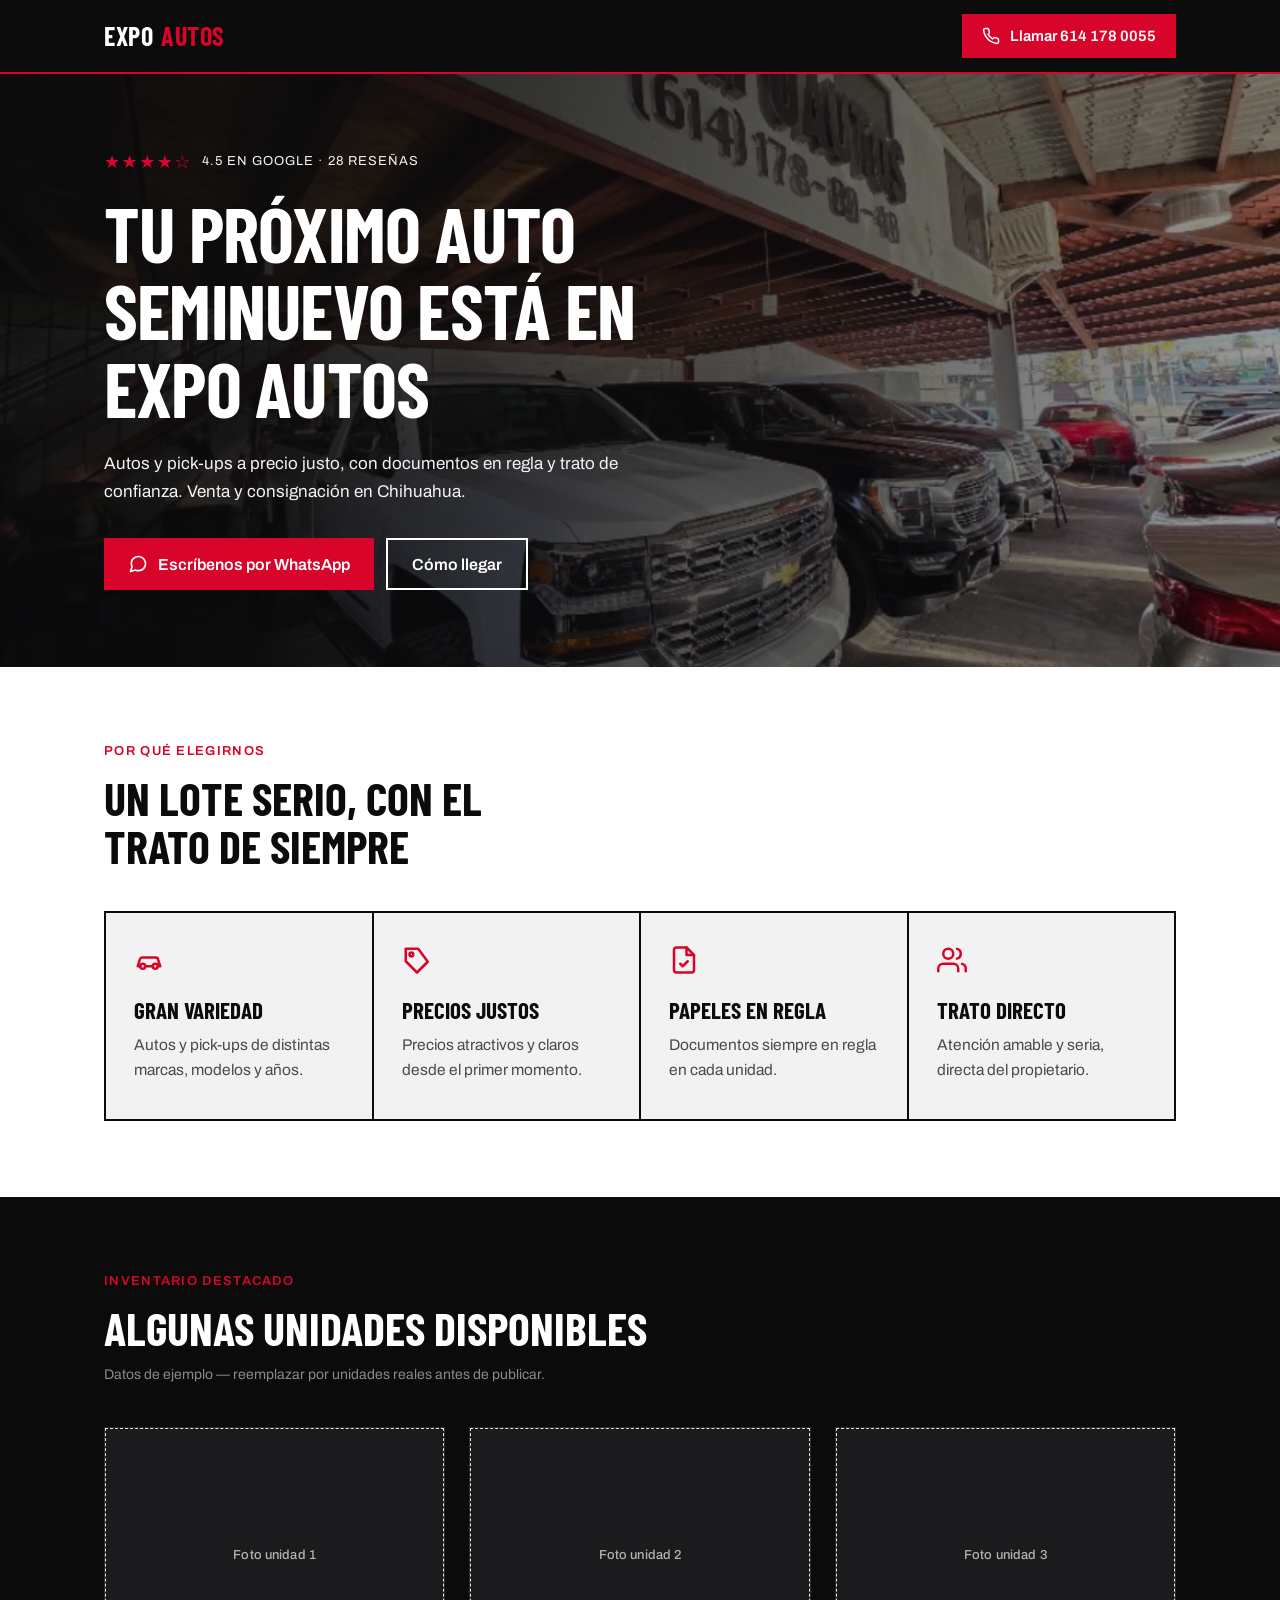
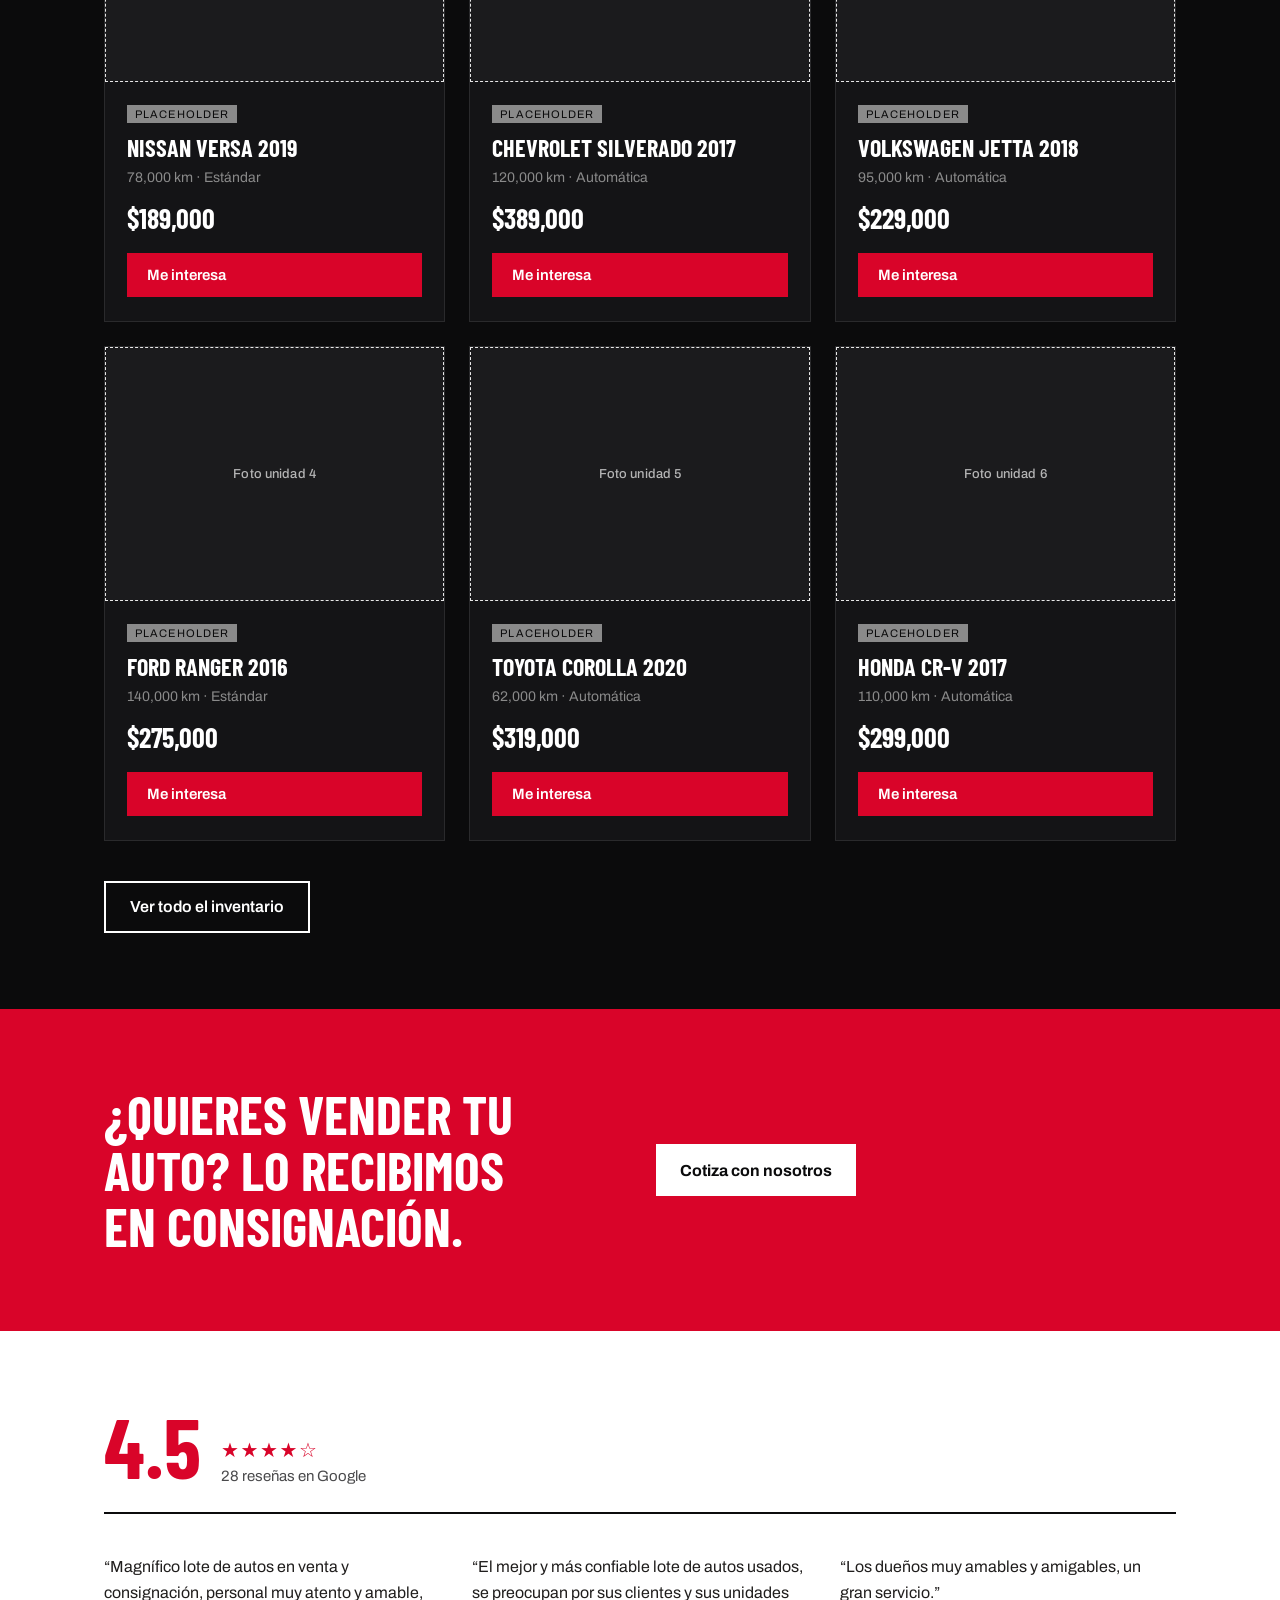
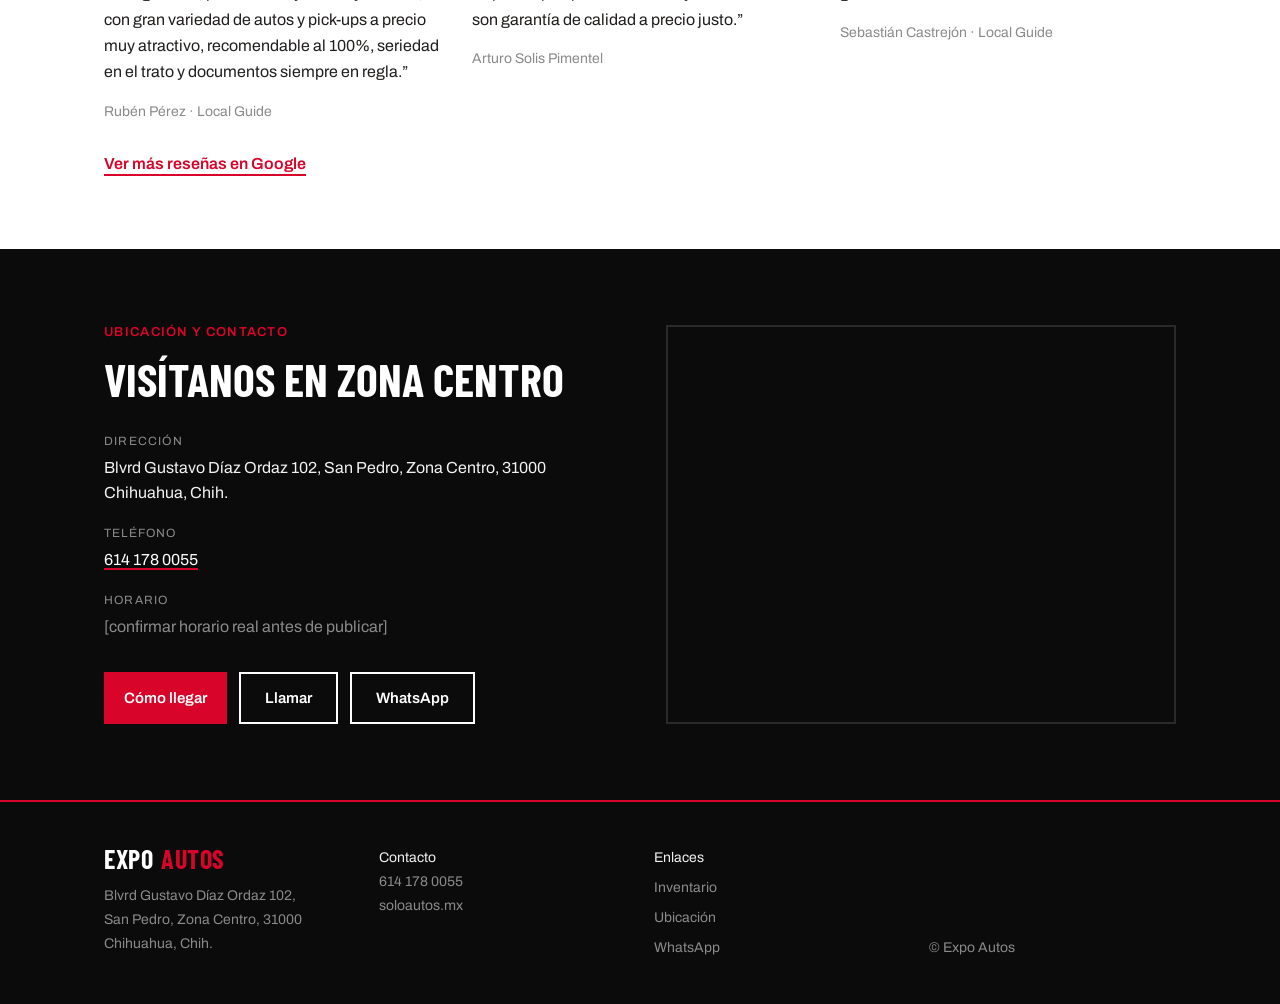
==== index.html @ 70762589 "Add Expo Autos landing page (static site) and Claude Design source bundle Static HTML/CSS/JS impleme" ====
<!DOCTYPE html>
<html lang="es-MX">
<head>
<meta charset="utf-8">
<meta name="viewport" content="width=device-width, initial-scale=1">
<title>Autos Seminuevos en Chihuahua | Expo Autos</title>
<meta name="description" content="Autos seminuevos y pick-ups en venta en Chihuahua. Precios justos, documentos en regla y consignación de autos. Expo Autos, Zona Centro, Chihuahua, Chih.">
<link rel="preconnect" href="https://fonts.googleapis.com">
<link rel="preconnect" href="https://fonts.gstatic.com" crossorigin>
<link href="https://fonts.googleapis.com/css2?family=Barlow+Condensed:wght@500;600;700&family=Archivo:wght@400;500;600;700&display=swap" rel="stylesheet">
<link rel="stylesheet" href="css/styles.css">
</head>
<body>

<header class="site-header">
  <div class="wrap header-row">
    <a href="#inicio" class="brand">
      <span class="brand-expo">Expo</span><span class="brand-autos">Autos</span>
    </a>
    <a id="llamar-top" href="tel:+526141780055" class="btn btn-primary btn-header">
      <svg width="18" height="18" viewBox="0 0 24 24" fill="none" stroke="currentColor" stroke-width="2" stroke-linecap="round" stroke-linejoin="round" aria-hidden="true"><path d="M22 16.92v3a2 2 0 0 1-2.18 2 19.79 19.79 0 0 1-8.63-3.07 19.5 19.5 0 0 1-6-6 19.79 19.79 0 0 1-3.07-8.67A2 2 0 0 1 4.11 2h3a2 2 0 0 1 2 1.72c.13.96.36 1.9.7 2.81a2 2 0 0 1-.45 2.11L8.09 9.91a16 16 0 0 0 6 6l1.27-1.27a2 2 0 0 1 2.11-.45c.9.34 1.85.57 2.81.7A2 2 0 0 1 22 16.92z"/></svg>
      Llamar 614 178 0055
    </a>
  </div>
</header>

<main>

<section id="inicio" class="section section-dark hero">
  <div class="wrap hero-inner">
    <div class="hero-content">
      <div class="rating-row">
        <span class="stars">★★★★☆</span>
        <span class="rating-label">4.5 en Google &middot; 28 reseñas</span>
      </div>
      <h1 class="hero-title">Tu próximo auto seminuevo está en Expo Autos</h1>
      <p class="hero-subtitle">Autos y pick-ups a precio justo, con documentos en regla y trato de confianza. Venta y consignación en Chihuahua.</p>
      <div class="cta-row">
        <a href="https://wa.me/526141780055?text=Hola%2C%20me%20interesa%20un%20auto%20seminuevo%20de%20Expo%20Autos" target="_blank" rel="noopener" class="btn btn-primary btn-lg">
          <svg width="20" height="20" viewBox="0 0 24 24" fill="none" stroke="currentColor" stroke-width="2" stroke-linecap="round" stroke-linejoin="round" aria-hidden="true"><path d="M21 11.5a8.38 8.38 0 0 1-.9 3.8 8.5 8.5 0 0 1-7.6 4.7 8.38 8.38 0 0 1-3.8-.9L3 21l1.9-5.7a8.38 8.38 0 0 1-.9-3.8 8.5 8.5 0 0 1 4.7-7.6 8.38 8.38 0 0 1 3.8-.9h.5a8.48 8.48 0 0 1 8 8v.5z"/></svg>
          Escríbenos por WhatsApp
        </a>
        <a href="https://maps.google.com/?q=Blvrd+Gustavo+Diaz+Ordaz+102,+Zona+Centro,+31000+Chihuahua,+Chih." target="_blank" rel="noopener" class="btn btn-outline-white btn-lg">Cómo llegar</a>
      </div>
    </div>
  </div>
</section>

<section class="section section-light">
  <div class="wrap">
    <span class="eyebrow">Por qué elegirnos</span>
    <h2 class="section-title" style="max-width:20ch">Un lote serio, con el trato de siempre</h2>
    <div class="feature-grid" data-reveal>
      <div class="feature-card">
        <svg width="30" height="30" viewBox="0 0 24 24" fill="none" stroke="#D90429" stroke-width="2" stroke-linecap="round" stroke-linejoin="round" aria-hidden="true"><path d="M19 17h2l-1.7-5.1A2 2 0 0 0 17.4 10H6.6a2 2 0 0 0-1.9 1.4L3 17h2"/><circle cx="7" cy="17" r="2"/><circle cx="17" cy="17" r="2"/><path d="M9 17h6"/></svg>
        <h3 class="feature-title">Gran variedad</h3>
        <p class="feature-body">Autos y pick-ups de distintas marcas, modelos y años.</p>
      </div>
      <div class="feature-card">
        <svg width="30" height="30" viewBox="0 0 24 24" fill="none" stroke="#D90429" stroke-width="2" stroke-linecap="round" stroke-linejoin="round" aria-hidden="true"><path d="M20.6 13.4 12 22l-9-9V3h10z"/><circle cx="7.5" cy="7.5" r="1.5"/></svg>
        <h3 class="feature-title">Precios justos</h3>
        <p class="feature-body">Precios atractivos y claros desde el primer momento.</p>
      </div>
      <div class="feature-card">
        <svg width="30" height="30" viewBox="0 0 24 24" fill="none" stroke="#D90429" stroke-width="2" stroke-linecap="round" stroke-linejoin="round" aria-hidden="true"><path d="M14 2H6a2 2 0 0 0-2 2v16a2 2 0 0 0 2 2h12a2 2 0 0 0 2-2V8z"/><path d="M14 2v6h6"/><path d="m9 15 2 2 4-4"/></svg>
        <h3 class="feature-title">Papeles en regla</h3>
        <p class="feature-body">Documentos siempre en regla en cada unidad.</p>
      </div>
      <div class="feature-card">
        <svg width="30" height="30" viewBox="0 0 24 24" fill="none" stroke="#D90429" stroke-width="2" stroke-linecap="round" stroke-linejoin="round" aria-hidden="true"><path d="M17 21v-2a4 4 0 0 0-4-4H5a4 4 0 0 0-4 4v2"/><circle cx="9" cy="7" r="4"/><path d="M23 21v-2a4 4 0 0 0-3-3.87"/><path d="M16 3.13a4 4 0 0 1 0 7.75"/></svg>
        <h3 class="feature-title">Trato directo</h3>
        <p class="feature-body">Atención amable y seria, directa del propietario.</p>
      </div>
    </div>
  </div>
</section>

<section id="inventario" class="section section-dark">
  <div class="wrap">
    <span class="eyebrow">Inventario destacado</span>
    <h2 class="section-title" style="margin-bottom:12px">Algunas unidades disponibles</h2>
    <p class="inventory-note">Datos de ejemplo — reemplazar por unidades reales antes de publicar.</p>
    <div class="inventory-grid" data-reveal>

      <article class="car-card">
        <div class="placeholder-img"><span class="placeholder-cap">Foto unidad 1</span></div>
        <div class="car-card-body">
          <span class="tag-placeholder">Placeholder</span>
          <h3 class="car-title">Nissan Versa 2019</h3>
          <p class="car-meta">78,000 km &middot; Estándar</p>
          <p class="car-price">$189,000</p>
          <a href="https://wa.me/526141780055?text=Hola%2C%20me%20interesa%20el%20Nissan%20Versa%202019" target="_blank" rel="noopener" class="btn btn-primary btn-block">Me interesa</a>
        </div>
      </article>

      <article class="car-card">
        <div class="placeholder-img"><span class="placeholder-cap">Foto unidad 2</span></div>
        <div class="car-card-body">
          <span class="tag-placeholder">Placeholder</span>
          <h3 class="car-title">Chevrolet Silverado 2017</h3>
          <p class="car-meta">120,000 km &middot; Automática</p>
          <p class="car-price">$389,000</p>
          <a href="https://wa.me/526141780055?text=Hola%2C%20me%20interesa%20la%20Chevrolet%20Silverado%202017" target="_blank" rel="noopener" class="btn btn-primary btn-block">Me interesa</a>
        </div>
      </article>

      <article class="car-card">
        <div class="placeholder-img"><span class="placeholder-cap">Foto unidad 3</span></div>
        <div class="car-card-body">
          <span class="tag-placeholder">Placeholder</span>
          <h3 class="car-title">Volkswagen Jetta 2018</h3>
          <p class="car-meta">95,000 km &middot; Automática</p>
          <p class="car-price">$229,000</p>
          <a href="https://wa.me/526141780055?text=Hola%2C%20me%20interesa%20el%20Volkswagen%20Jetta%202018" target="_blank" rel="noopener" class="btn btn-primary btn-block">Me interesa</a>
        </div>
      </article>

      <article class="car-card">
        <div class="placeholder-img"><span class="placeholder-cap">Foto unidad 4</span></div>
        <div class="car-card-body">
          <span class="tag-placeholder">Placeholder</span>
          <h3 class="car-title">Ford Ranger 2016</h3>
          <p class="car-meta">140,000 km &middot; Estándar</p>
          <p class="car-price">$275,000</p>
          <a href="https://wa.me/526141780055?text=Hola%2C%20me%20interesa%20la%20Ford%20Ranger%202016" target="_blank" rel="noopener" class="btn btn-primary btn-block">Me interesa</a>
        </div>
      </article>

      <article class="car-card">
        <div class="placeholder-img"><span class="placeholder-cap">Foto unidad 5</span></div>
        <div class="car-card-body">
          <span class="tag-placeholder">Placeholder</span>
          <h3 class="car-title">Toyota Corolla 2020</h3>
          <p class="car-meta">62,000 km &middot; Automática</p>
          <p class="car-price">$319,000</p>
          <a href="https://wa.me/526141780055?text=Hola%2C%20me%20interesa%20el%20Toyota%20Corolla%202020" target="_blank" rel="noopener" class="btn btn-primary btn-block">Me interesa</a>
        </div>
      </article>

      <article class="car-card">
        <div class="placeholder-img"><span class="placeholder-cap">Foto unidad 6</span></div>
        <div class="car-card-body">
          <span class="tag-placeholder">Placeholder</span>
          <h3 class="car-title">Honda CR-V 2017</h3>
          <p class="car-meta">110,000 km &middot; Automática</p>
          <p class="car-price">$299,000</p>
          <a href="https://wa.me/526141780055?text=Hola%2C%20me%20interesa%20la%20Honda%20CR-V%202017" target="_blank" rel="noopener" class="btn btn-primary btn-block">Me interesa</a>
        </div>
      </article>

    </div>
    <div class="inventory-cta">
      <a href="https://www.soloautos.mx" target="_blank" rel="noopener" class="btn btn-outline-white btn-lg">Ver todo el inventario</a>
    </div>
  </div>
</section>

<section class="section section-accent">
  <div class="wrap consign-grid">
    <h2 class="consign-title">¿Quieres vender tu auto? Lo recibimos en consignación.</h2>
    <div class="consign-cta">
      <a href="https://wa.me/526141780055?text=Hola%2C%20quiero%20cotizar%20mi%20auto%20en%20consignaci%C3%B3n" target="_blank" rel="noopener" class="btn btn-on-accent btn-lg">Cotiza con nosotros</a>
    </div>
  </div>
</section>

<section class="section section-light">
  <div class="wrap">
    <div class="rating-block">
      <span class="rating-big">4.5</span>
      <div>
        <div class="stars stars-lg">★★★★☆</div>
        <p class="rating-sub">28 reseñas en Google</p>
      </div>
    </div>
    <div class="reviews-grid" data-reveal>
      <figure class="review">
        <blockquote>“Magnífico lote de autos en venta y consignación, personal muy atento y amable, con gran variedad de autos y pick-ups a precio muy atractivo, recomendable al 100%, seriedad en el trato y documentos siempre en regla.”</blockquote>
        <figcaption>Rubén Pérez &middot; Local Guide</figcaption>
      </figure>
      <figure class="review">
        <blockquote>“El mejor y más confiable lote de autos usados, se preocupan por sus clientes y sus unidades son garantía de calidad a precio justo.”</blockquote>
        <figcaption>Arturo Solis Pimentel</figcaption>
      </figure>
      <figure class="review">
        <blockquote>“Los dueños muy amables y amigables, un gran servicio.”</blockquote>
        <figcaption>Sebastián Castrejón &middot; Local Guide</figcaption>
      </figure>
    </div>
    <p class="reviews-more"><a href="https://maps.google.com/?q=Expo+Autos+Chihuahua" target="_blank" rel="noopener">Ver más reseñas en Google</a></p>
  </div>
</section>

<section id="contacto" class="section section-dark">
  <div class="wrap contact-grid">
    <div>
      <span class="eyebrow">Ubicación y contacto</span>
      <h2 class="section-title" style="margin-bottom:28px">Visítanos en Zona Centro</h2>
      <dl class="contact-list">
        <div><dt>Dirección</dt><dd>Blvrd Gustavo Díaz Ordaz 102, San Pedro, Zona Centro, 31000 Chihuahua, Chih.</dd></div>
        <div><dt>Teléfono</dt><dd><a href="tel:+526141780055" class="phone-link">614 178 0055</a></dd></div>
        <div><dt>Horario</dt><dd class="muted">[confirmar horario real antes de publicar]</dd></div>
      </dl>
      <div class="cta-row">
        <a href="https://maps.google.com/?q=Blvrd+Gustavo+Diaz+Ordaz+102,+Zona+Centro,+31000+Chihuahua,+Chih." target="_blank" rel="noopener" class="btn btn-primary">Cómo llegar</a>
        <a href="tel:+526141780055" class="btn btn-outline-white">Llamar</a>
        <a href="https://wa.me/526141780055?text=Hola%2C%20me%20interesa%20un%20auto%20de%20Expo%20Autos" target="_blank" rel="noopener" class="btn btn-outline-white">WhatsApp</a>
      </div>
    </div>
    <div class="map-frame">
      <iframe title="Mapa de Expo Autos en Chihuahua" src="https://www.google.com/maps?q=Blvrd%20Gustavo%20D%C3%ADaz%20Ordaz%20102,%20Zona%20Centro,%2031000%20Chihuahua,%20Chih.&output=embed" loading="lazy" referrerpolicy="no-referrer-when-downgrade"></iframe>
    </div>
  </div>
</section>

</main>

<footer class="site-footer">
  <div class="wrap footer-grid">
    <div>
      <div class="brand footer-brand">
        <span class="brand-expo">Expo</span><span class="brand-autos">Autos</span>
      </div>
      <p>Blvrd Gustavo Díaz Ordaz 102, San Pedro, Zona Centro, 31000 Chihuahua, Chih.</p>
    </div>
    <div>
      <p class="footer-heading">Contacto</p>
      <p><a href="tel:+526141780055">614 178 0055</a></p>
      <p><a href="https://www.soloautos.mx" target="_blank" rel="noopener">soloautos.mx</a></p>
    </div>
    <div class="footer-links">
      <p class="footer-heading">Enlaces</p>
      <a href="#inventario">Inventario</a>
      <a href="#contacto">Ubicación</a>
      <a href="https://wa.me/526141780055" target="_blank" rel="noopener">WhatsApp</a>
    </div>
    <div class="footer-copy">© Expo Autos</div>
  </div>
</footer>

<div id="barra-movil" class="mobile-bar">
  <a href="tel:+526141780055" class="mobile-bar-btn mobile-bar-call">Llamar</a>
  <a href="https://wa.me/526141780055?text=Hola%2C%20me%20interesa%20un%20auto%20de%20Expo%20Autos" target="_blank" rel="noopener" class="mobile-bar-btn mobile-bar-whatsapp">WhatsApp</a>
</div>

<script src="js/script.js"></script>
</body>
</html>
---- css/styles.css ----
/* Expo Autos — landing page
   Palette per brief: rojo #D90429, negro #0B0B0C, blanco #FFFFFF,
   gris neutro #F2F2F2 / #8A8A8A. Headings: Barlow Condensed. Body: Archivo. */

:root {
  --red: #D90429;
  --red-dark: #A80320;
  --black: #0B0B0C;
  --white: #FFFFFF;
  --gray-light: #F2F2F2;
  --gray: #8A8A8A;
  --gray-dark: #4A4A4C;
  --ink: #201E1D;
  --card-bg: #141416;
  --card-border: #2A2A2C;
  --font-heading: 'Barlow Condensed', Archivo, sans-serif;
  --font-body: Archivo, system-ui, sans-serif;
}

* { box-sizing: border-box; }

html { scroll-behavior: smooth; }

body {
  margin: 0;
  background: var(--white);
  color: var(--black);
  font-family: var(--font-body);
  text-wrap: pretty;
  -webkit-font-smoothing: antialiased;
}

a { color: var(--red); text-decoration: none; }
a:hover { color: var(--red-dark); }

:focus-visible { outline: 2px solid var(--red); outline-offset: 2px; }

.wrap {
  max-width: 1200px;
  margin: 0 auto;
  padding-left: clamp(20px, 5vw, 72px);
  padding-right: clamp(20px, 5vw, 72px);
}

/* Sections */

.section-dark { background: var(--black); color: var(--white); }
.section-light { background: var(--white); color: var(--black); }
.section-accent { background: var(--red); color: var(--white); }

.section > .wrap {
  padding-top: clamp(48px, 6vw, 88px);
  padding-bottom: clamp(48px, 6vw, 88px);
}

.eyebrow {
  display: block;
  font-size: 13px;
  letter-spacing: .1em;
  text-transform: uppercase;
  color: var(--red);
  font-weight: 600;
}

.section-title {
  font-family: var(--font-heading);
  font-weight: 700;
  font-size: clamp(30px, 4vw, 46px);
  line-height: 1.05;
  text-transform: uppercase;
  margin: 16px 0 40px;
}

/* Header */

.site-header {
  position: sticky;
  top: 0;
  z-index: 40;
  background: var(--black);
  border-bottom: 2px solid var(--red);
}

.header-row {
  padding-top: 14px;
  padding-bottom: 14px;
  display: flex;
  align-items: center;
  justify-content: space-between;
  gap: 16px;
}

.brand {
  display: flex;
  align-items: baseline;
  gap: 8px;
  color: var(--white);
}

.brand-expo, .brand-autos {
  font-family: var(--font-heading);
  font-weight: 700;
  font-size: 26px;
  letter-spacing: .02em;
  text-transform: uppercase;
  line-height: 1;
}

.brand-autos { color: var(--red); }

/* Buttons */

.btn {
  display: flex;
  align-items: center;
  gap: 10px;
  justify-content: flex-start;
  font-weight: 600;
  font-size: 15px;
  padding: 12px 20px;
  min-height: 44px;
  border: none;
  cursor: pointer;
  transition: background-color .15s ease, color .15s ease, border-color .15s ease;
}

.btn-lg { font-size: 16px; padding: 16px 24px; min-height: 52px; }

.btn-block { display: flex; }

.btn-primary {
  background: var(--red);
  color: var(--white);
}
.btn-primary:hover { background: var(--red-dark); color: var(--white); }

.btn-outline-white {
  border: 2px solid var(--white);
  color: var(--white);
  padding: 14px 24px;
  min-height: 52px;
}
.btn-outline-white:hover { background: var(--white); color: var(--black); }

.btn-on-accent {
  background: var(--white);
  color: var(--black);
  font-weight: 700;
}
.btn-on-accent:hover { background: var(--black); color: var(--white); }

.btn-header { font-size: 15px; padding: 12px 20px; min-height: 44px; }

/* Placeholder image slots (stand-ins for image-slot.js, the Claude
   Design authoring widget — this is a plain static box for production) */

.placeholder-img {
  position: relative;
  width: 100%;
  aspect-ratio: 4/3;
  background: rgba(127, 127, 127, .08);
  border: 1.5px dashed currentColor;
  color: inherit;
  opacity: .9;
  display: flex;
  align-items: center;
  justify-content: center;
  text-align: center;
  padding: 12px;
}

.placeholder-cap {
  font-size: 13px;
  font-weight: 500;
  letter-spacing: .01em;
  opacity: .75;
  max-width: 90%;
}

/* Hero */

.hero {
  background-image:
    linear-gradient(100deg, rgba(11, 11, 12, .93) 0%, rgba(11, 11, 12, .8) 38%, rgba(11, 11, 12, .38) 100%),
    url('../assets/hero-lote.jpg');
  background-size: cover;
  background-position: center;
}

.hero-inner { display: flex; }

.hero-content { max-width: 640px; }

.rating-row {
  display: flex;
  align-items: center;
  gap: 10px;
  margin-bottom: 22px;
}

.stars { color: var(--red); font-size: 18px; letter-spacing: .08em; }
.stars-lg { font-size: 20px; }

.rating-label {
  font-size: 13px;
  letter-spacing: .08em;
  text-transform: uppercase;
  color: var(--gray-light);
}

.hero-title {
  font-family: var(--font-heading);
  font-weight: 700;
  font-size: clamp(40px, 6.4vw, 76px);
  line-height: 1.02;
  letter-spacing: -.01em;
  margin: 0;
  text-transform: uppercase;
}

.hero-subtitle {
  font-size: 17px;
  line-height: 1.65;
  color: var(--gray-light);
  max-width: 52ch;
  margin: 24px 0 0;
}

.cta-row {
  display: flex;
  flex-wrap: wrap;
  gap: 12px;
  margin-top: 32px;
}


/* Feature cards */

.feature-grid {
  display: grid;
  grid-template-columns: repeat(auto-fit, minmax(230px, 1fr));
  gap: 0;
  border-top: 2px solid var(--black);
  border-left: 2px solid var(--black);
}

.feature-card {
  background: var(--gray-light);
  padding: 32px 28px 36px;
  border-right: 2px solid var(--black);
  border-bottom: 2px solid var(--black);
  transition: background-color .15s ease;
}
.feature-card:hover { background: var(--white); }

.feature-title {
  font-family: var(--font-heading);
  font-weight: 700;
  font-size: 23px;
  text-transform: uppercase;
  margin: 20px 0 10px;
  line-height: 1.1;
}

.feature-body {
  font-size: 15.5px;
  line-height: 1.6;
  color: var(--gray-dark);
  margin: 0;
}

/* Inventory */

.inventory-note {
  font-size: 14px;
  line-height: 1.6;
  color: var(--gray);
  margin: 0 0 40px;
  max-width: 60ch;
}

.inventory-grid {
  display: grid;
  grid-template-columns: repeat(auto-fit, minmax(280px, 1fr));
  gap: 24px;
}

.car-card {
  background: var(--card-bg);
  border: 1px solid var(--card-border);
  transition: border-color .15s ease;
}
.car-card:hover { border-color: var(--red); }

.car-card-body { padding: 22px 22px 24px; }

.tag-placeholder {
  display: inline-block;
  font-size: 11px;
  letter-spacing: .1em;
  text-transform: uppercase;
  color: var(--black);
  background: var(--gray);
  padding: 3px 8px;
  margin-bottom: 12px;
}

.car-title {
  font-family: var(--font-heading);
  font-weight: 700;
  font-size: 24px;
  text-transform: uppercase;
  margin: 0;
  line-height: 1.1;
}

.car-meta { font-size: 14px; color: var(--gray); margin: 8px 0 16px; }

.car-price {
  font-family: var(--font-heading);
  font-size: 28px;
  font-weight: 700;
  color: var(--white);
  margin: 0 0 18px;
}

.inventory-cta { margin-top: 40px; }
.inventory-cta .btn { display: inline-flex; }

/* Consignment banner */

.consign-grid {
  display: grid;
  grid-template-columns: repeat(auto-fit, minmax(280px, 1fr));
  gap: 32px;
  align-items: center;
  padding-top: clamp(44px, 5.5vw, 76px);
  padding-bottom: clamp(44px, 5.5vw, 76px);
}

.consign-title {
  font-family: var(--font-heading);
  font-weight: 700;
  font-size: clamp(30px, 4.4vw, 54px);
  line-height: 1.04;
  text-transform: uppercase;
  margin: 0;
  max-width: 18ch;
}

.consign-cta { display: flex; justify-content: flex-start; }

/* Reviews */

.rating-block {
  display: flex;
  flex-wrap: wrap;
  align-items: flex-end;
  gap: 20px;
  padding-bottom: 28px;
  border-bottom: 2px solid var(--black);
}

.rating-big {
  font-family: var(--font-heading);
  font-weight: 700;
  font-size: clamp(52px, 8vw, 84px);
  line-height: .9;
  color: var(--red);
}

.rating-sub { font-size: 15px; color: var(--gray-dark); margin: 6px 0 0; }

.reviews-grid {
  display: grid;
  grid-template-columns: repeat(auto-fit, minmax(270px, 1fr));
  gap: 32px;
  margin-top: 40px;
}

.review { margin: 0; }
.review blockquote {
  font-size: 16px;
  line-height: 1.65;
  margin: 0;
  color: var(--ink);
}
.review figcaption { font-size: 14px; color: var(--gray); margin-top: 18px; }

.reviews-more { margin: 36px 0 0; }
.reviews-more a {
  font-weight: 600;
  font-size: 16px;
  border-bottom: 2px solid var(--red);
  padding-bottom: 2px;
}

/* Contact */

.contact-grid {
  display: grid;
  grid-template-columns: repeat(auto-fit, minmax(300px, 1fr));
  gap: clamp(28px, 4vw, 56px);
}

.contact-list {
  margin: 0;
  display: grid;
  gap: 18px;
  font-size: 16px;
  line-height: 1.6;
}

.contact-list dt {
  font-size: 12px;
  letter-spacing: .1em;
  text-transform: uppercase;
  color: var(--gray);
  margin-bottom: 4px;
}

.contact-list dd { margin: 0; color: var(--gray-light); }
.contact-list dd.muted { color: var(--gray); }

.phone-link { color: var(--white); border-bottom: 2px solid var(--red); }

.map-frame {
  position: relative;
  width: 100%;
  min-height: 340px;
  border: 2px solid var(--card-border);
}

.map-frame iframe {
  position: absolute;
  inset: 0;
  width: 100%;
  height: 100%;
  border: 0;
  filter: grayscale(1) contrast(1.1);
}

/* Footer */

.site-footer {
  background: var(--black);
  color: var(--gray);
  border-top: 2px solid var(--red);
}

.footer-grid {
  padding-top: 44px;
  padding-bottom: 44px;
  display: grid;
  grid-template-columns: repeat(auto-fit, minmax(220px, 1fr));
  gap: 28px;
  font-size: 14px;
  line-height: 1.7;
}

.footer-brand { margin-bottom: 12px; }
.footer-grid p { margin: 0; }
.footer-heading { margin: 0 0 6px; color: var(--gray-light); }
.footer-grid a { color: var(--gray); }

.footer-links { display: grid; gap: 6px; align-content: start; }
.footer-links .footer-heading { margin: 0; }

.footer-copy { align-self: end; }

/* Mobile bottom bar */

.mobile-bar {
  display: none;
  position: fixed;
  left: 0;
  right: 0;
  bottom: 0;
  z-index: 50;
  grid-template-columns: 1fr 1fr;
  gap: 2px;
  background: var(--black);
  border-top: 2px solid var(--red);
}

.mobile-bar-btn {
  min-height: 60px;
  display: flex;
  align-items: center;
  justify-content: center;
  gap: 8px;
  font-weight: 700;
  font-size: 16px;
}

.mobile-bar-call { background: var(--black); color: var(--white); }
.mobile-bar-whatsapp { background: var(--red); color: var(--white); }

/* Scroll reveal */

[data-reveal] {
  opacity: 0;
  transform: translateY(18px);
  transition: opacity .6s ease, transform .6s ease;
}
[data-reveal].seen { opacity: 1; transform: none; }

@media (prefers-reduced-motion: reduce) {
  [data-reveal] { opacity: 1; transform: none; transition: none; }
  html { scroll-behavior: auto; }
}

@media (max-width: 720px) {
  .mobile-bar { display: grid; }
  #llamar-top { display: none; }
  body { padding-bottom: 72px; }
}
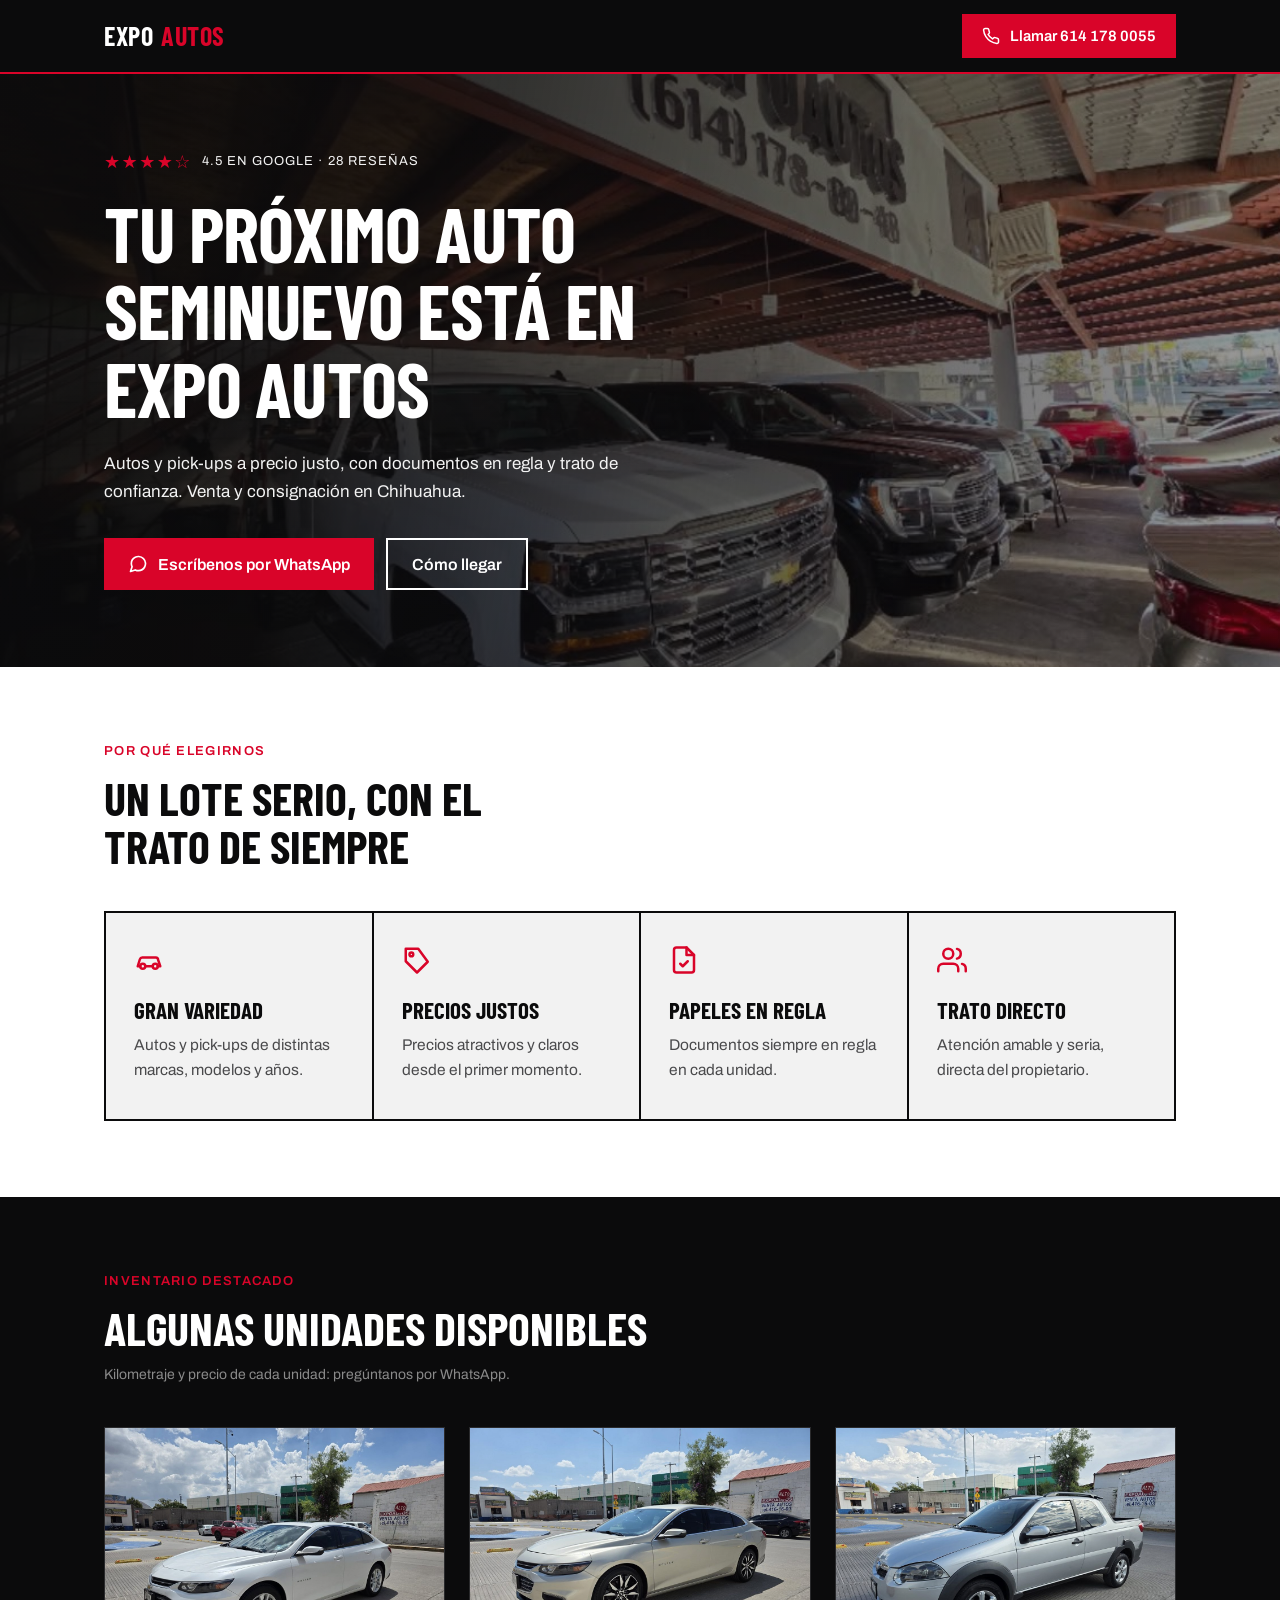
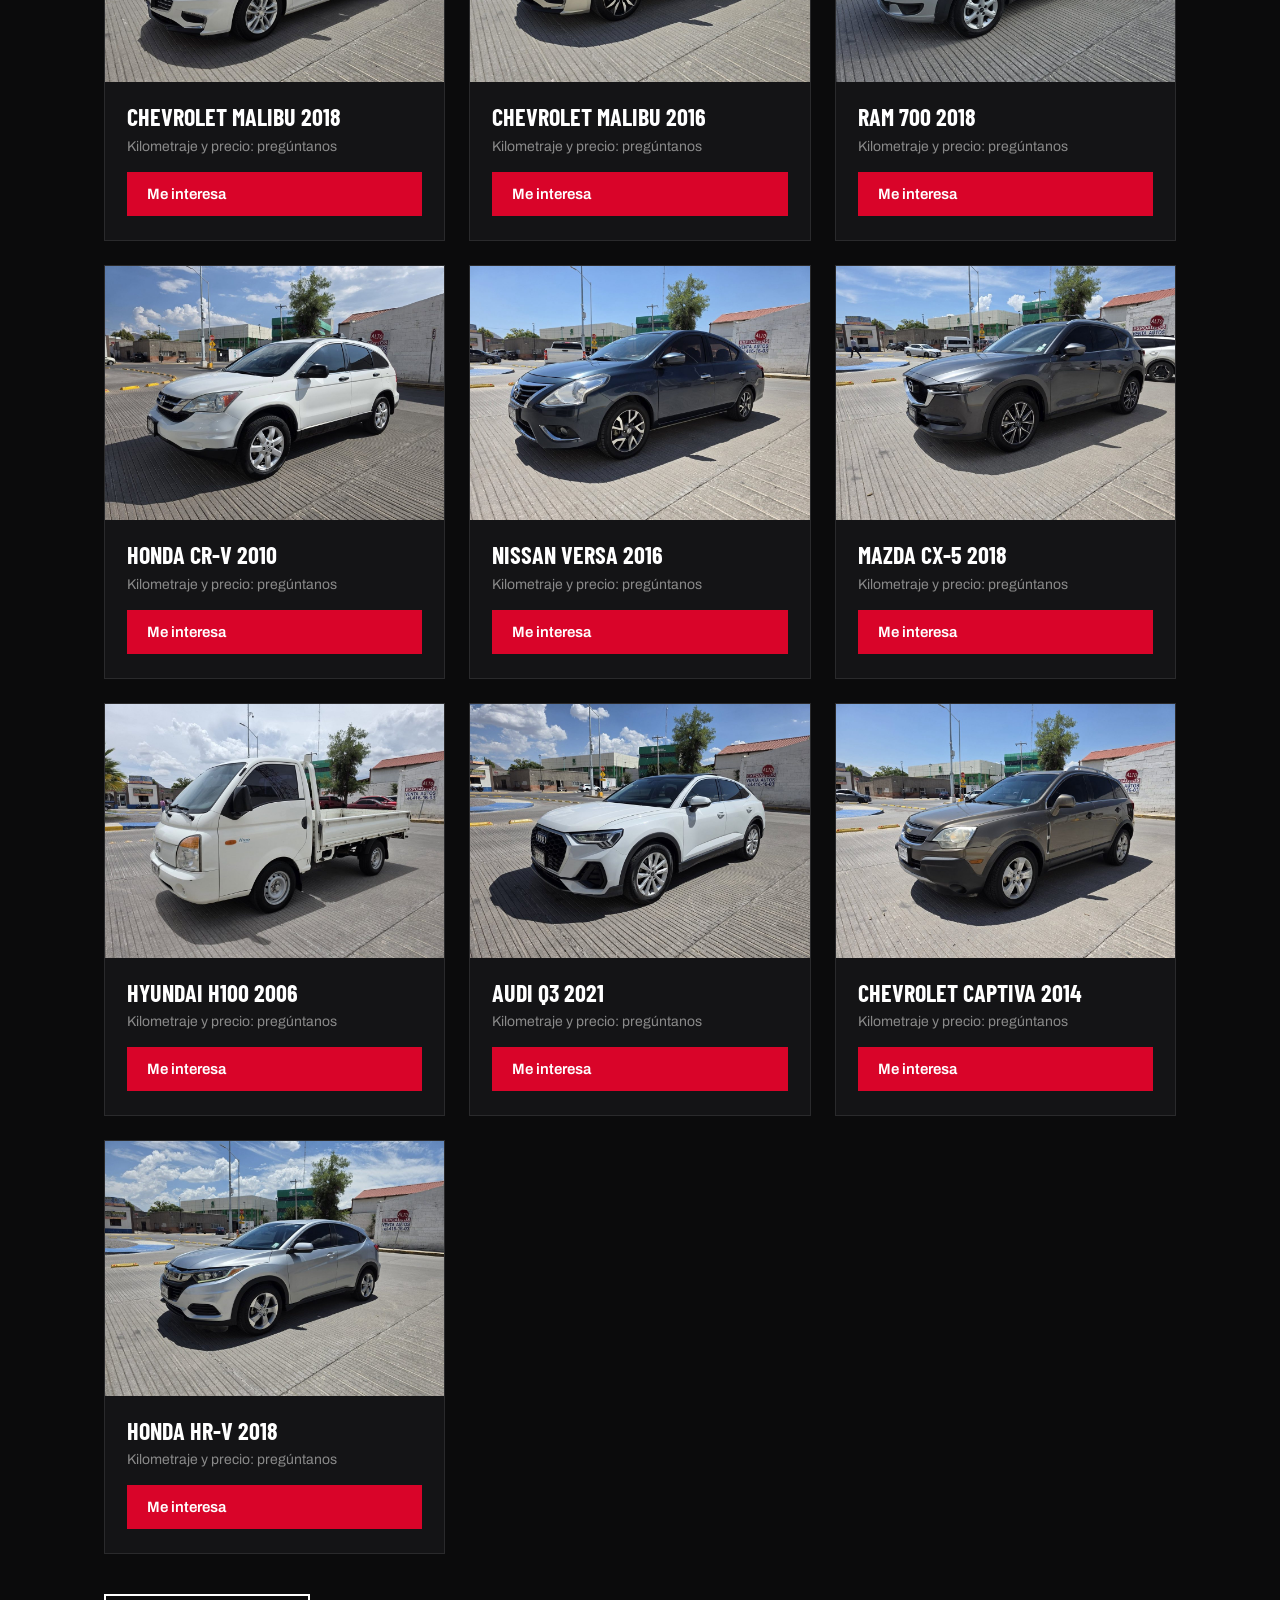
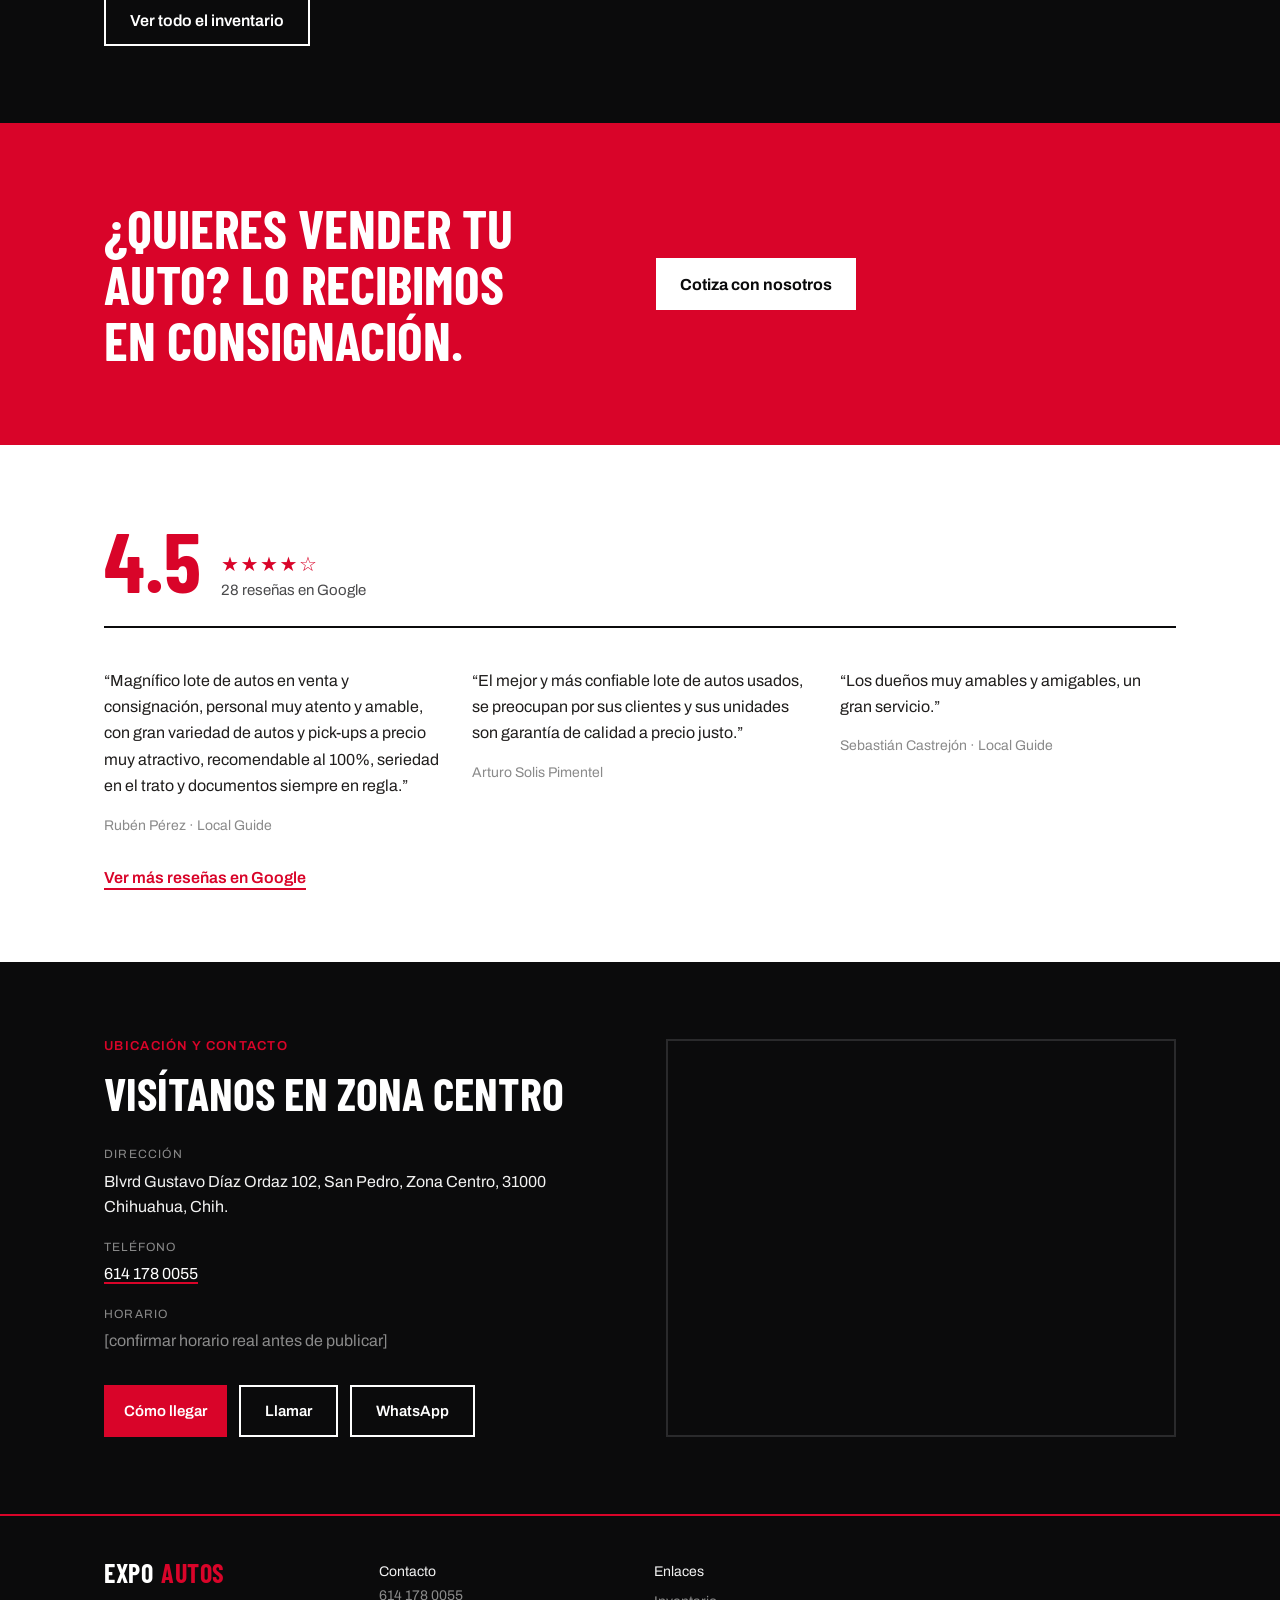
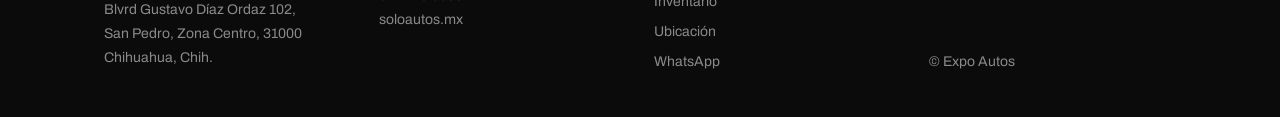
==== commit ed2fa6c5: "Replace placeholder inventory with 10 real units from Expo Autos Real photos provided by the user, t" ====
--- a/index.html
+++ b/index.html
@@ -79,72 +79,96 @@
   <div class="wrap">
     <span class="eyebrow">Inventario destacado</span>
     <h2 class="section-title" style="margin-bottom:12px">Algunas unidades disponibles</h2>
-    <p class="inventory-note">Datos de ejemplo — reemplazar por unidades reales antes de publicar.</p>
+    <p class="inventory-note">Kilometraje y precio de cada unidad: pregúntanos por WhatsApp.</p>
     <div class="inventory-grid" data-reveal>
 
       <article class="car-card">
-        <div class="placeholder-img"><span class="placeholder-cap">Foto unidad 1</span></div>
-        <div class="car-card-body">
-          <span class="tag-placeholder">Placeholder</span>
-          <h3 class="car-title">Nissan Versa 2019</h3>
-          <p class="car-meta">78,000 km &middot; Estándar</p>
-          <p class="car-price">$189,000</p>
-          <a href="https://wa.me/526141780055?text=Hola%2C%20me%20interesa%20el%20Nissan%20Versa%202019" target="_blank" rel="noopener" class="btn btn-primary btn-block">Me interesa</a>
-        </div>
-      </article>
-
-      <article class="car-card">
-        <div class="placeholder-img"><span class="placeholder-cap">Foto unidad 2</span></div>
-        <div class="car-card-body">
-          <span class="tag-placeholder">Placeholder</span>
-          <h3 class="car-title">Chevrolet Silverado 2017</h3>
-          <p class="car-meta">120,000 km &middot; Automática</p>
-          <p class="car-price">$389,000</p>
-          <a href="https://wa.me/526141780055?text=Hola%2C%20me%20interesa%20la%20Chevrolet%20Silverado%202017" target="_blank" rel="noopener" class="btn btn-primary btn-block">Me interesa</a>
-        </div>
-      </article>
-
-      <article class="car-card">
-        <div class="placeholder-img"><span class="placeholder-cap">Foto unidad 3</span></div>
-        <div class="car-card-body">
-          <span class="tag-placeholder">Placeholder</span>
-          <h3 class="car-title">Volkswagen Jetta 2018</h3>
-          <p class="car-meta">95,000 km &middot; Automática</p>
-          <p class="car-price">$229,000</p>
-          <a href="https://wa.me/526141780055?text=Hola%2C%20me%20interesa%20el%20Volkswagen%20Jetta%202018" target="_blank" rel="noopener" class="btn btn-primary btn-block">Me interesa</a>
-        </div>
-      </article>
-
-      <article class="car-card">
-        <div class="placeholder-img"><span class="placeholder-cap">Foto unidad 4</span></div>
-        <div class="car-card-body">
-          <span class="tag-placeholder">Placeholder</span>
-          <h3 class="car-title">Ford Ranger 2016</h3>
-          <p class="car-meta">140,000 km &middot; Estándar</p>
-          <p class="car-price">$275,000</p>
-          <a href="https://wa.me/526141780055?text=Hola%2C%20me%20interesa%20la%20Ford%20Ranger%202016" target="_blank" rel="noopener" class="btn btn-primary btn-block">Me interesa</a>
-        </div>
-      </article>
-
-      <article class="car-card">
-        <div class="placeholder-img"><span class="placeholder-cap">Foto unidad 5</span></div>
-        <div class="car-card-body">
-          <span class="tag-placeholder">Placeholder</span>
-          <h3 class="car-title">Toyota Corolla 2020</h3>
-          <p class="car-meta">62,000 km &middot; Automática</p>
-          <p class="car-price">$319,000</p>
-          <a href="https://wa.me/526141780055?text=Hola%2C%20me%20interesa%20el%20Toyota%20Corolla%202020" target="_blank" rel="noopener" class="btn btn-primary btn-block">Me interesa</a>
-        </div>
-      </article>
-
-      <article class="car-card">
-        <div class="placeholder-img"><span class="placeholder-cap">Foto unidad 6</span></div>
-        <div class="car-card-body">
-          <span class="tag-placeholder">Placeholder</span>
-          <h3 class="car-title">Honda CR-V 2017</h3>
-          <p class="car-meta">110,000 km &middot; Automática</p>
-          <p class="car-price">$299,000</p>
-          <a href="https://wa.me/526141780055?text=Hola%2C%20me%20interesa%20la%20Honda%20CR-V%202017" target="_blank" rel="noopener" class="btn btn-primary btn-block">Me interesa</a>
+        <img class="car-photo" src="assets/inventario/01_chevrolet_malibu_2018.jpg" alt="Chevrolet Malibu 2018" loading="lazy">
+        <div class="car-card-body">
+          <h3 class="car-title">Chevrolet Malibu 2018</h3>
+          <p class="car-meta">Kilometraje y precio: pregúntanos</p>
+          <a href="https://wa.me/526141780055?text=Hola%2C%20me%20interesa%20el%20Chevrolet%20Malibu%202018" target="_blank" rel="noopener" class="btn btn-primary btn-block">Me interesa</a>
+        </div>
+      </article>
+
+      <article class="car-card">
+        <img class="car-photo" src="assets/inventario/02_chevrolet_malibu_2016.jpg" alt="Chevrolet Malibu 2016" loading="lazy">
+        <div class="car-card-body">
+          <h3 class="car-title">Chevrolet Malibu 2016</h3>
+          <p class="car-meta">Kilometraje y precio: pregúntanos</p>
+          <a href="https://wa.me/526141780055?text=Hola%2C%20me%20interesa%20el%20Chevrolet%20Malibu%202016" target="_blank" rel="noopener" class="btn btn-primary btn-block">Me interesa</a>
+        </div>
+      </article>
+
+      <article class="car-card">
+        <img class="car-photo" src="assets/inventario/03_ram_700_2018.jpg" alt="RAM 700 2018" loading="lazy">
+        <div class="car-card-body">
+          <h3 class="car-title">RAM 700 2018</h3>
+          <p class="car-meta">Kilometraje y precio: pregúntanos</p>
+          <a href="https://wa.me/526141780055?text=Hola%2C%20me%20interesa%20la%20RAM%20700%202018" target="_blank" rel="noopener" class="btn btn-primary btn-block">Me interesa</a>
+        </div>
+      </article>
+
+      <article class="car-card">
+        <img class="car-photo" src="assets/inventario/04_honda_crv_2010.jpg" alt="Honda CR-V 2010" loading="lazy">
+        <div class="car-card-body">
+          <h3 class="car-title">Honda CR-V 2010</h3>
+          <p class="car-meta">Kilometraje y precio: pregúntanos</p>
+          <a href="https://wa.me/526141780055?text=Hola%2C%20me%20interesa%20la%20Honda%20CR-V%202010" target="_blank" rel="noopener" class="btn btn-primary btn-block">Me interesa</a>
+        </div>
+      </article>
+
+      <article class="car-card">
+        <img class="car-photo" src="assets/inventario/05_nissan_versa_2016.jpg" alt="Nissan Versa 2016" loading="lazy">
+        <div class="car-card-body">
+          <h3 class="car-title">Nissan Versa 2016</h3>
+          <p class="car-meta">Kilometraje y precio: pregúntanos</p>
+          <a href="https://wa.me/526141780055?text=Hola%2C%20me%20interesa%20el%20Nissan%20Versa%202016" target="_blank" rel="noopener" class="btn btn-primary btn-block">Me interesa</a>
+        </div>
+      </article>
+
+      <article class="car-card">
+        <img class="car-photo" src="assets/inventario/06_mazda_cx5_2018.jpg" alt="Mazda CX-5 2018" loading="lazy">
+        <div class="car-card-body">
+          <h3 class="car-title">Mazda CX-5 2018</h3>
+          <p class="car-meta">Kilometraje y precio: pregúntanos</p>
+          <a href="https://wa.me/526141780055?text=Hola%2C%20me%20interesa%20la%20Mazda%20CX-5%202018" target="_blank" rel="noopener" class="btn btn-primary btn-block">Me interesa</a>
+        </div>
+      </article>
+
+      <article class="car-card">
+        <img class="car-photo" src="assets/inventario/07_hyundai_h100_2006.jpg" alt="Hyundai H100 2006" loading="lazy">
+        <div class="car-card-body">
+          <h3 class="car-title">Hyundai H100 2006</h3>
+          <p class="car-meta">Kilometraje y precio: pregúntanos</p>
+          <a href="https://wa.me/526141780055?text=Hola%2C%20me%20interesa%20la%20Hyundai%20H100%202006" target="_blank" rel="noopener" class="btn btn-primary btn-block">Me interesa</a>
+        </div>
+      </article>
+
+      <article class="car-card">
+        <img class="car-photo" src="assets/inventario/08_audi_q3_2021.jpg" alt="Audi Q3 2021" loading="lazy">
+        <div class="car-card-body">
+          <h3 class="car-title">Audi Q3 2021</h3>
+          <p class="car-meta">Kilometraje y precio: pregúntanos</p>
+          <a href="https://wa.me/526141780055?text=Hola%2C%20me%20interesa%20la%20Audi%20Q3%202021" target="_blank" rel="noopener" class="btn btn-primary btn-block">Me interesa</a>
+        </div>
+      </article>
+
+      <article class="car-card">
+        <img class="car-photo" src="assets/inventario/09_chevrolet_captiva_2014.jpg" alt="Chevrolet Captiva 2014" loading="lazy">
+        <div class="car-card-body">
+          <h3 class="car-title">Chevrolet Captiva 2014</h3>
+          <p class="car-meta">Kilometraje y precio: pregúntanos</p>
+          <a href="https://wa.me/526141780055?text=Hola%2C%20me%20interesa%20la%20Chevrolet%20Captiva%202014" target="_blank" rel="noopener" class="btn btn-primary btn-block">Me interesa</a>
+        </div>
+      </article>
+
+      <article class="car-card">
+        <img class="car-photo" src="assets/inventario/10_honda_hrv_2018.jpg" alt="Honda HR-V 2018" loading="lazy">
+        <div class="car-card-body">
+          <h3 class="car-title">Honda HR-V 2018</h3>
+          <p class="car-meta">Kilometraje y precio: pregúntanos</p>
+          <a href="https://wa.me/526141780055?text=Hola%2C%20me%20interesa%20la%20Honda%20HR-V%202018" target="_blank" rel="noopener" class="btn btn-primary btn-block">Me interesa</a>
         </div>
       </article>
 
--- a/css/styles.css
+++ b/css/styles.css
@@ -151,32 +151,6 @@
 
 .btn-header { font-size: 15px; padding: 12px 20px; min-height: 44px; }
 
-/* Placeholder image slots (stand-ins for image-slot.js, the Claude
-   Design authoring widget — this is a plain static box for production) */
-
-.placeholder-img {
-  position: relative;
-  width: 100%;
-  aspect-ratio: 4/3;
-  background: rgba(127, 127, 127, .08);
-  border: 1.5px dashed currentColor;
-  color: inherit;
-  opacity: .9;
-  display: flex;
-  align-items: center;
-  justify-content: center;
-  text-align: center;
-  padding: 12px;
-}
-
-.placeholder-cap {
-  font-size: 13px;
-  font-weight: 500;
-  letter-spacing: .01em;
-  opacity: .75;
-  max-width: 90%;
-}
-
 /* Hero */
 
 .hero {
@@ -292,19 +266,15 @@
 }
 .car-card:hover { border-color: var(--red); }
 
+.car-photo {
+  display: block;
+  width: 100%;
+  aspect-ratio: 4/3;
+  object-fit: cover;
+}
+
 .car-card-body { padding: 22px 22px 24px; }
 
-.tag-placeholder {
-  display: inline-block;
-  font-size: 11px;
-  letter-spacing: .1em;
-  text-transform: uppercase;
-  color: var(--black);
-  background: var(--gray);
-  padding: 3px 8px;
-  margin-bottom: 12px;
-}
-
 .car-title {
   font-family: var(--font-heading);
   font-weight: 700;
@@ -314,15 +284,7 @@
   line-height: 1.1;
 }
 
-.car-meta { font-size: 14px; color: var(--gray); margin: 8px 0 16px; }
-
-.car-price {
-  font-family: var(--font-heading);
-  font-size: 28px;
-  font-weight: 700;
-  color: var(--white);
-  margin: 0 0 18px;
-}
+.car-meta { font-size: 14px; color: var(--gray); margin: 8px 0 18px; }
 
 .inventory-cta { margin-top: 40px; }
 .inventory-cta .btn { display: inline-flex; }
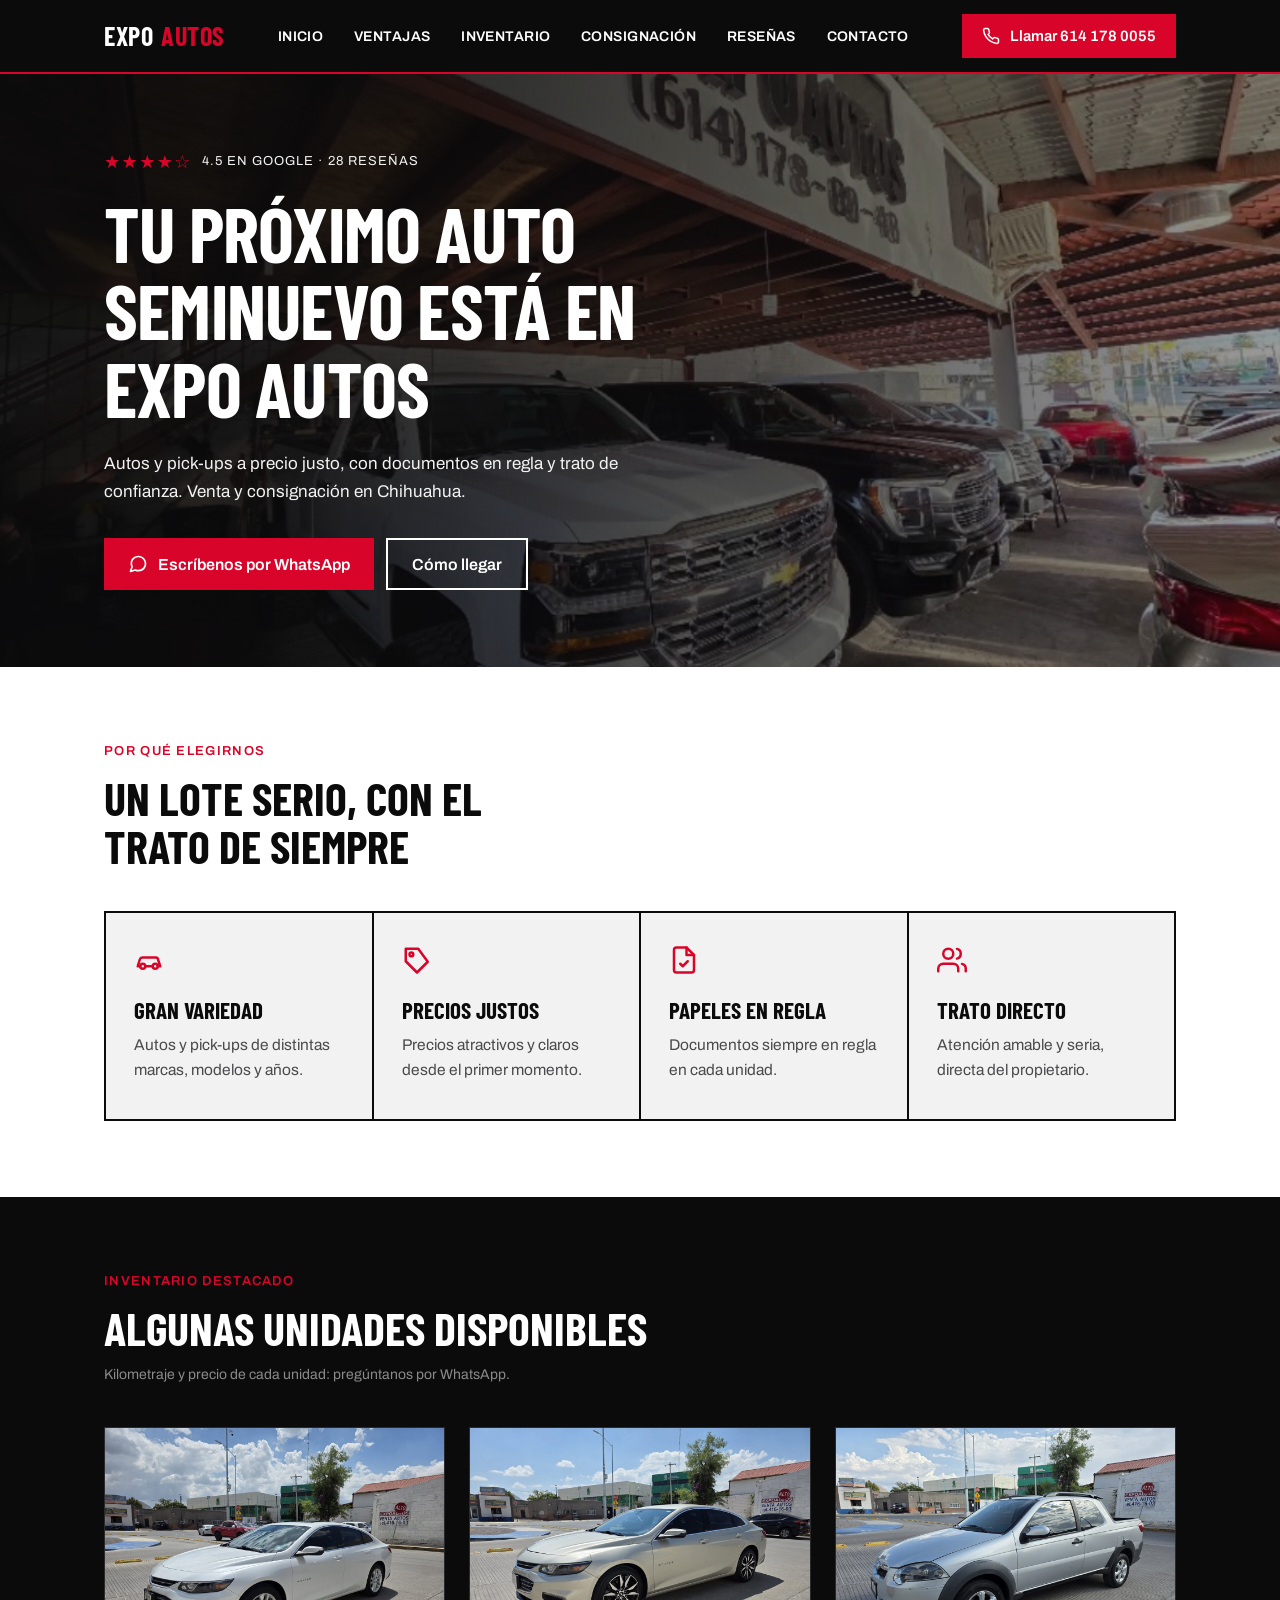
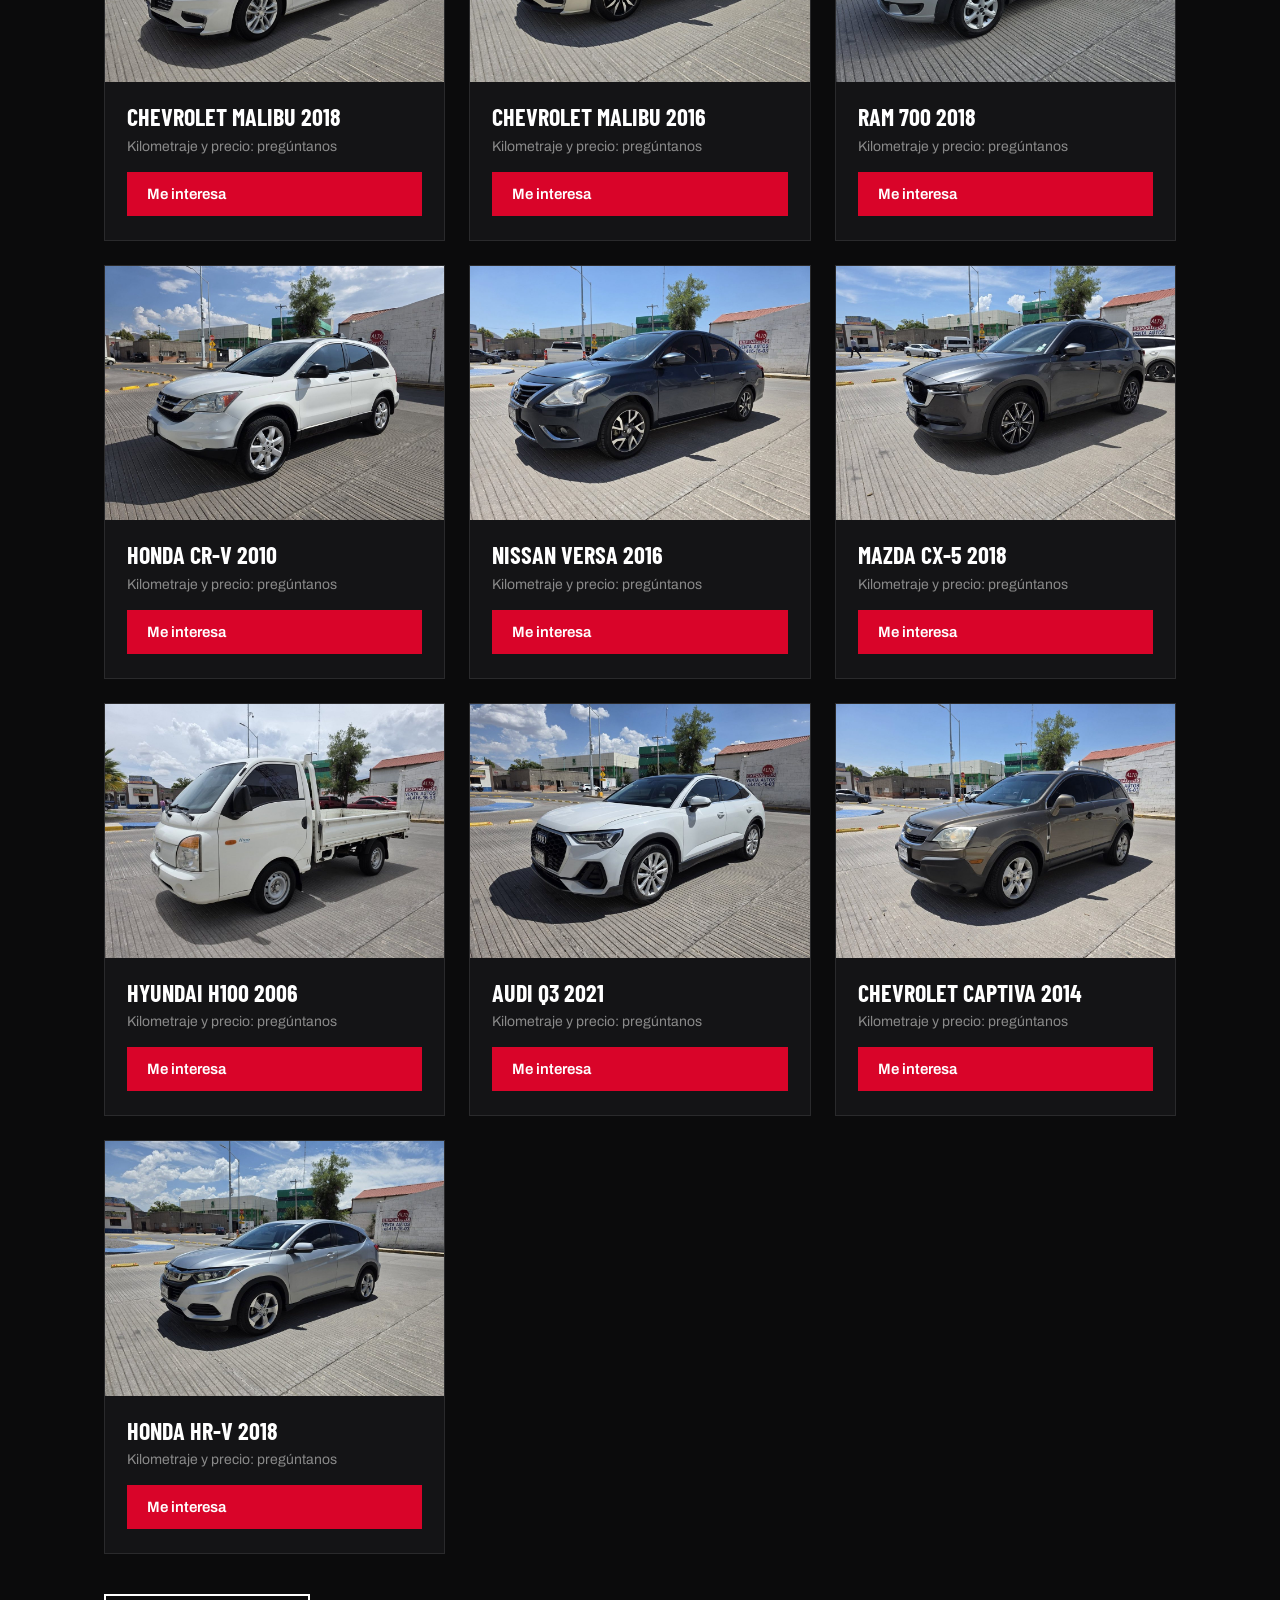
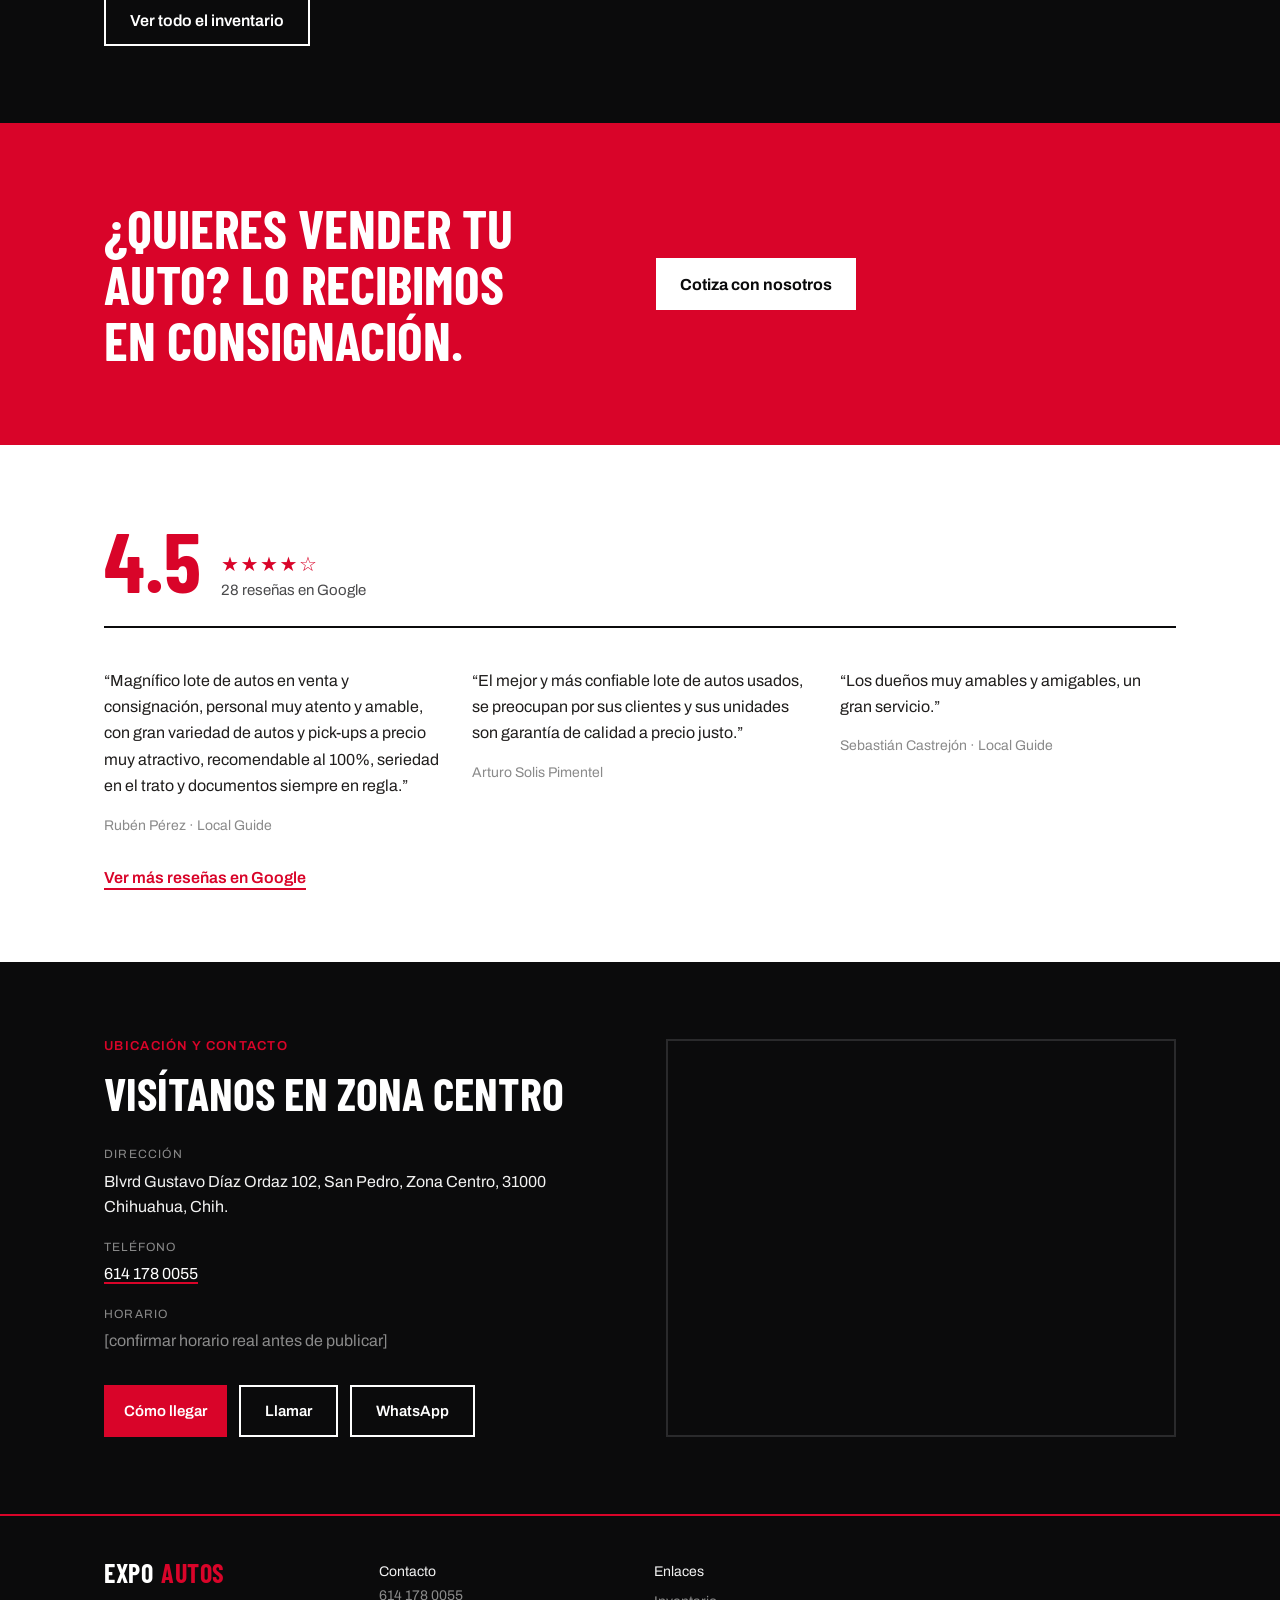
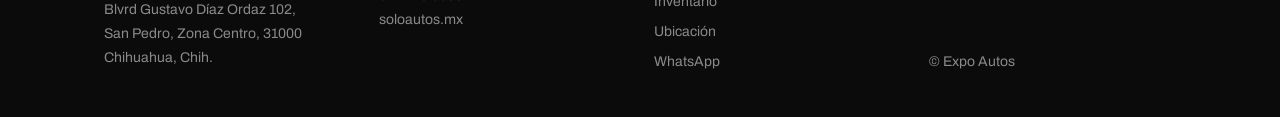
==== commit 8618961c: "Add navigation menu linking to the page sections Desktop shows inline links (Inicio, Ventajas, Inven" ====
--- a/index.html
+++ b/index.html
@@ -17,10 +17,23 @@
     <a href="#inicio" class="brand">
       <span class="brand-expo">Expo</span><span class="brand-autos">Autos</span>
     </a>
-    <a id="llamar-top" href="tel:+526141780055" class="btn btn-primary btn-header">
-      <svg width="18" height="18" viewBox="0 0 24 24" fill="none" stroke="currentColor" stroke-width="2" stroke-linecap="round" stroke-linejoin="round" aria-hidden="true"><path d="M22 16.92v3a2 2 0 0 1-2.18 2 19.79 19.79 0 0 1-8.63-3.07 19.5 19.5 0 0 1-6-6 19.79 19.79 0 0 1-3.07-8.67A2 2 0 0 1 4.11 2h3a2 2 0 0 1 2 1.72c.13.96.36 1.9.7 2.81a2 2 0 0 1-.45 2.11L8.09 9.91a16 16 0 0 0 6 6l1.27-1.27a2 2 0 0 1 2.11-.45c.9.34 1.85.57 2.81.7A2 2 0 0 1 22 16.92z"/></svg>
-      Llamar 614 178 0055
-    </a>
+    <nav id="nav-menu" class="nav-menu">
+      <a href="#inicio">Inicio</a>
+      <a href="#ventajas">Ventajas</a>
+      <a href="#inventario">Inventario</a>
+      <a href="#consignacion">Consignación</a>
+      <a href="#resenas">Reseñas</a>
+      <a href="#contacto">Contacto</a>
+    </nav>
+    <div class="header-actions">
+      <a id="llamar-top" href="tel:+526141780055" class="btn btn-primary btn-header">
+        <svg width="18" height="18" viewBox="0 0 24 24" fill="none" stroke="currentColor" stroke-width="2" stroke-linecap="round" stroke-linejoin="round" aria-hidden="true"><path d="M22 16.92v3a2 2 0 0 1-2.18 2 19.79 19.79 0 0 1-8.63-3.07 19.5 19.5 0 0 1-6-6 19.79 19.79 0 0 1-3.07-8.67A2 2 0 0 1 4.11 2h3a2 2 0 0 1 2 1.72c.13.96.36 1.9.7 2.81a2 2 0 0 1-.45 2.11L8.09 9.91a16 16 0 0 0 6 6l1.27-1.27a2 2 0 0 1 2.11-.45c.9.34 1.85.57 2.81.7A2 2 0 0 1 22 16.92z"/></svg>
+        Llamar 614 178 0055
+      </a>
+      <button type="button" id="nav-toggle" class="nav-toggle" aria-expanded="false" aria-controls="nav-menu" aria-label="Abrir menú">
+        <svg width="24" height="24" viewBox="0 0 24 24" fill="none" stroke="currentColor" stroke-width="2" stroke-linecap="round" stroke-linejoin="round" aria-hidden="true"><line x1="4" y1="7" x2="20" y2="7"/><line x1="4" y1="12" x2="20" y2="12"/><line x1="4" y1="17" x2="20" y2="17"/></svg>
+      </button>
+    </div>
   </div>
 </header>
 
@@ -46,7 +59,7 @@
   </div>
 </section>
 
-<section class="section section-light">
+<section id="ventajas" class="section section-light">
   <div class="wrap">
     <span class="eyebrow">Por qué elegirnos</span>
     <h2 class="section-title" style="max-width:20ch">Un lote serio, con el trato de siempre</h2>
@@ -179,7 +192,7 @@
   </div>
 </section>
 
-<section class="section section-accent">
+<section id="consignacion" class="section section-accent">
   <div class="wrap consign-grid">
     <h2 class="consign-title">¿Quieres vender tu auto? Lo recibimos en consignación.</h2>
     <div class="consign-cta">
@@ -188,7 +201,7 @@
   </div>
 </section>
 
-<section class="section section-light">
+<section id="resenas" class="section section-light">
   <div class="wrap">
     <div class="rating-block">
       <span class="rating-big">4.5</span>
--- a/css/styles.css
+++ b/css/styles.css
@@ -82,6 +82,7 @@
 }
 
 .header-row {
+  position: relative;
   padding-top: 14px;
   padding-bottom: 14px;
   display: flex;
@@ -107,6 +108,41 @@
 }
 
 .brand-autos { color: var(--red); }
+
+.nav-menu {
+  display: flex;
+  align-items: center;
+  gap: clamp(16px, 2.4vw, 32px);
+}
+
+.nav-menu a {
+  color: var(--white);
+  font-size: 14px;
+  font-weight: 600;
+  letter-spacing: .03em;
+  text-transform: uppercase;
+}
+.nav-menu a:hover { color: var(--red); }
+
+.header-actions {
+  display: flex;
+  align-items: center;
+  gap: 12px;
+}
+
+.nav-toggle {
+  display: none;
+  background: none;
+  border: none;
+  color: var(--white);
+  padding: 8px;
+  min-width: 44px;
+  min-height: 44px;
+  align-items: center;
+  justify-content: center;
+  cursor: pointer;
+}
+.nav-toggle:hover { color: var(--red); }
 
 /* Buttons */
 
@@ -118,6 +154,7 @@
   font-weight: 600;
   font-size: 15px;
   padding: 12px 20px;
+  white-space: nowrap;
   min-height: 44px;
   border: none;
   cursor: pointer;
@@ -472,6 +509,29 @@
   html { scroll-behavior: auto; }
 }
 
+@media (max-width: 900px) {
+  .nav-menu {
+    display: none;
+    position: absolute;
+    top: 100%;
+    left: 0;
+    right: 0;
+    flex-direction: column;
+    align-items: stretch;
+    gap: 0;
+    background: var(--black);
+    border-top: 2px solid var(--red);
+    padding: 8px clamp(20px, 5vw, 72px) 16px;
+  }
+  .nav-menu.open { display: flex; }
+  .nav-menu a {
+    padding: 14px 0;
+    border-bottom: 1px solid var(--card-border);
+  }
+  .nav-menu a:last-child { border-bottom: none; }
+  .nav-toggle { display: flex; }
+}
+
 @media (max-width: 720px) {
   .mobile-bar { display: grid; }
   #llamar-top { display: none; }
